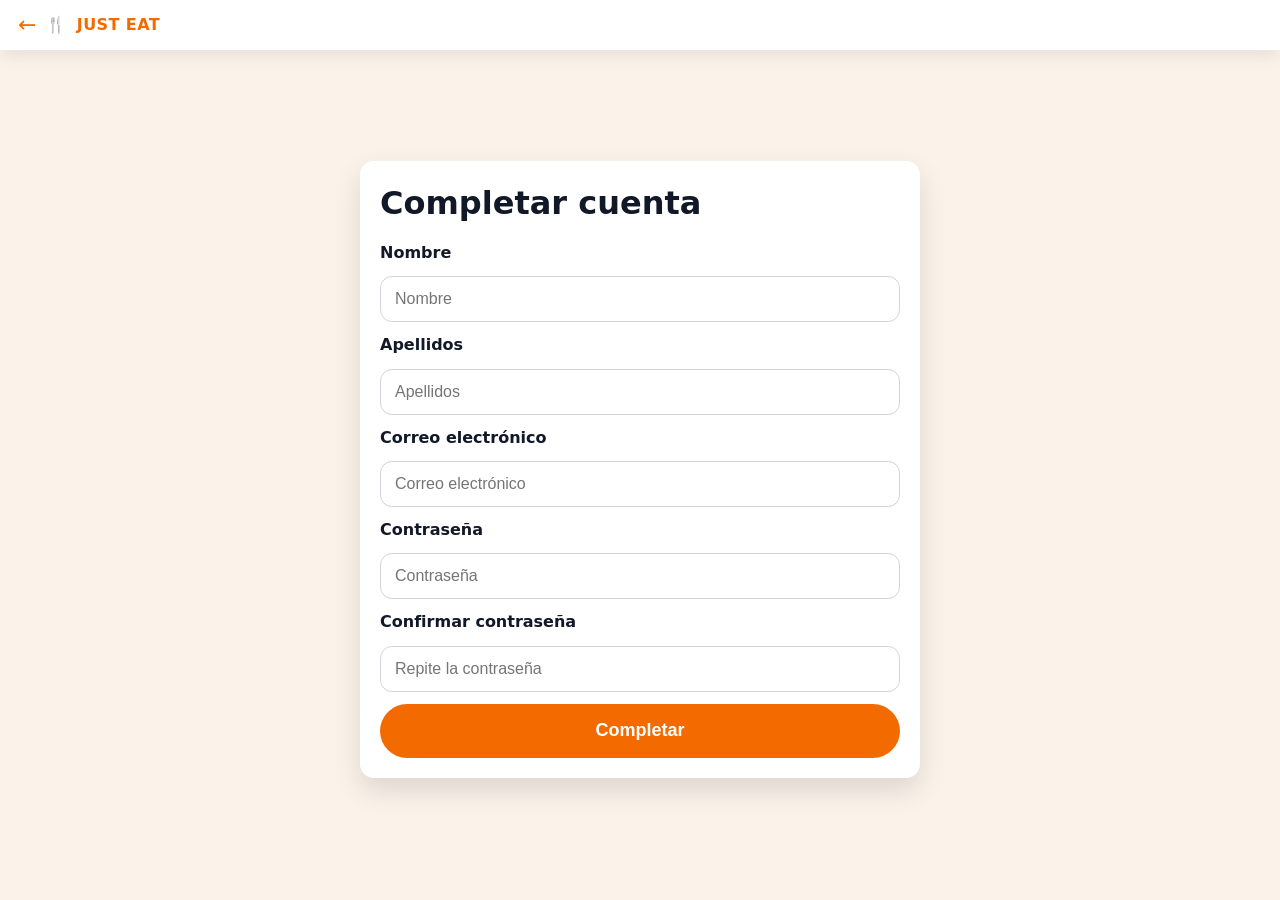
==== html/registroUsuario.html @ aee96943 "Primera version practica JustEat CUMe" ====
<!doctype html>
<html lang="es">
<head>
  <meta charset="utf-8" />
  <meta name="viewport" content="width=device-width, initial-scale=1" />
  <title>Iniciar sesión</title>
  <link rel="stylesheet" href="/css/registro.css" />
  <script src="/js/registro.js" defer></script>
</head>

<body>
  <header class="top">
    <a class="back" href="#" aria-label="Volver">←</a>
    <a class="brand" href="#" aria-label="Inicio">
      <span aria-hidden="true">🍴</span><strong>JUST EAT</strong>
    </a>
  </header>

  <main class="wrap">
    <section class="card" aria-label="Iniciar sesión">
      <h1>Completar cuenta</h1>

      <form action="#" method="post">

        <label for="nombre">Nombre</label>
        <input id="nombre" name="nombre" type="text" placeholder="Nombre" autocomplete="given-name" required>

        <label for="apellidos">Apellidos</label>
        <input id="apellidos" name="apellidos" type="text" placeholder="Apellidos" autocomplete="family-name" required>

        <label for="email">Correo electrónico</label>
        <input id="email" name="email" type="email" autocomplete="email" placeholder="Correo electrónico" required>

        <label for="pass">Contraseña</label>
        <input id="pass" name="password" type="password" autocomplete="new-password" placeholder="Contraseña" required minlength="8"
               pattern="^(?=.*[a-z])(?=.*[A-Z])(?=.*\d)(?=.*[^A-Za-z\d]).{8,}$"
               title="Mínimo 8 caracteres, con mayúscula, minúscula, número y símbolo">

        <label for="pass2">Confirmar contraseña</label>
        <input id="pass2" name="password2" type="password" placeholder="Repite la contraseña" autocomplete="new-password" required>
        
        <button class="boton" type="submit">Completar</button>

      </form>
    </section>
  </main>
</body>
</html>
---- css/registro.css ----
*{box-sizing:border-box}

body{
  margin:0;
  min-height:100vh;
  font:16px/1.4 system-ui,-apple-system,Segoe UI,Roboto,Arial,sans-serif;
  color:#111827;
  background:#fbf2ea;
}

/* Barra superior */
.top{
  background:#fff;
  padding:14px 18px;
  display:flex;
  align-items:center;
  gap:10px;
  box-shadow:0 6px 18px rgba(0,0,0,.08);
}
.back,.brand{
  color:#f36b00;
  text-decoration:none;
}
.back{font-size:22px; line-height:1}
.brand{
  display:flex;
  align-items:center;
  gap:10px;
  font-weight:800;
  letter-spacing:.4px;
}

/* Centrado */
.wrap{
  min-height:calc(100vh - 62px);
  display:grid;
  place-items:center;
  padding:24px 16px;
}

/* Tarjeta */
.card{
  width:min(560px,100%);
  background:#fff;
  border-radius:14px;
  padding:20px;
  box-shadow:0 12px 28px rgba(0,0,0,.12);
}
h1{margin:0 0 16px; font-size:32px}

/* Formulario */
form{display:grid; gap:12px}
label{font-weight:700}

input{
  width:100%;
  height:46px;
  padding:0 14px;
  border:1px solid #d1d5db;
  border-radius:12px;
  font-size:16px;
}
input:focus{
  outline:3px solid rgba(243,107,0,.25);
  border-color:rgba(243,107,0,.55);
}

/* Contraseña + ojo */
.pw{position:relative}
.pw input{padding-right:44px}
.eye{
  position:absolute;
  right:8px;
  top:50%;
  transform:translateY(-50%);
  width:34px;
  height:34px;
  border:0;
  background:transparent;
  cursor:pointer;
  color:#6b7280;
}

/* Botón */
.boton{
  height:54px;
  border:0;
  border-radius:999px;
  background:#f36b00;
  color:#fff;
  font-weight:800;
  font-size:18px;
  cursor:pointer;
}
.btn:hover{filter:brightness(.95)}
.btn:focus{outline:3px solid rgba(243,107,0,.25)}

/* Textos y enlaces */
.center{margin:0; text-align:center}
.muted{color:#6b7280}
a{color:inherit}
.accent{color:#f36b00; font-weight:800}

hr{
  border:0;
  height:1px;
  background:#e5e7eb;
  margin:6px 0;
}
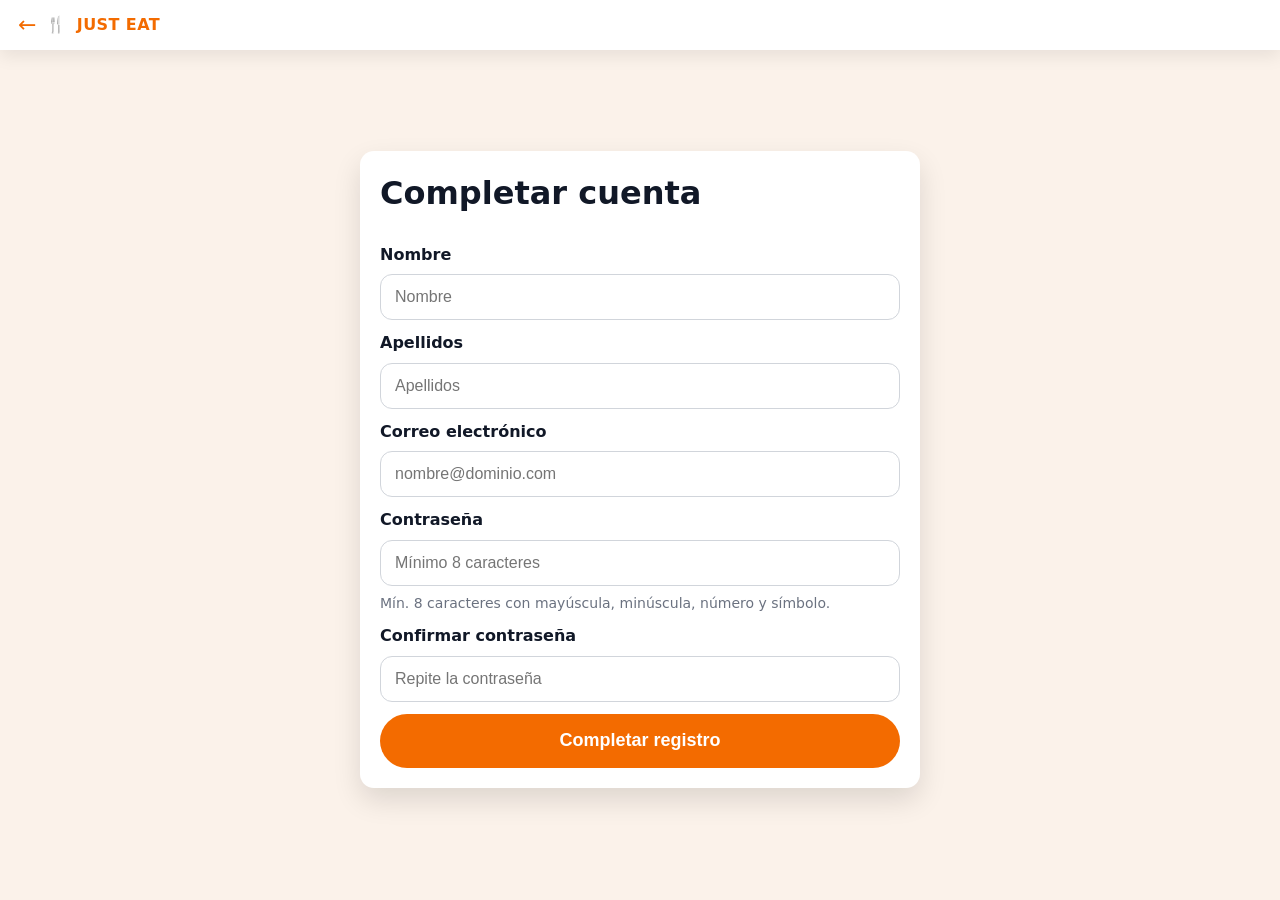
==== commit 0d58fc67: "Validacion JS en registro.css y estilos independientes" ====
--- a/html/registroUsuario.html
+++ b/html/registroUsuario.html
@@ -1,48 +1,111 @@
 <!doctype html>
 <html lang="es">
 <head>
-  <meta charset="utf-8" />
-  <meta name="viewport" content="width=device-width, initial-scale=1" />
-  <title>Iniciar sesión</title>
-  <link rel="stylesheet" href="/css/registro.css" />
-  <script src="/js/registro.js" defer></script>
+  <meta charset="utf-8">
+  <meta name="viewport" content="width=device-width, initial-scale=1">
+  <title>Registro de usuario</title>
+
+  <!-- CSS propio de registro -->
+  <link rel="stylesheet" href="../css/registro.css">
 </head>
 
 <body>
+
   <header class="top">
-    <a class="back" href="#" aria-label="Volver">←</a>
-    <a class="brand" href="#" aria-label="Inicio">
+    <a class="back" href="IniSesion.html" aria-label="Volver">←</a>
+    <a class="brand" href="index.html" aria-label="Inicio">
       <span aria-hidden="true">🍴</span><strong>JUST EAT</strong>
     </a>
   </header>
 
   <main class="wrap">
-    <section class="card" aria-label="Iniciar sesión">
+    <section class="card" aria-label="Registro de usuario">
+
       <h1>Completar cuenta</h1>
 
-      <form action="#" method="post">
+      <!-- Mensajes generales del formulario (los pinta el JS) -->
+      <div id="formMessages" class="messages" aria-live="polite"></div>
 
-        <label for="nombre">Nombre</label>
-        <input id="nombre" name="nombre" type="text" placeholder="Nombre" autocomplete="given-name" required>
+      <form id="registerForm" action="#" method="post" novalidate>
 
-        <label for="apellidos">Apellidos</label>
-        <input id="apellidos" name="apellidos" type="text" placeholder="Apellidos" autocomplete="family-name" required>
+        <!-- Nombre -->
+        <div class="field">
+          <label for="nombre">Nombre</label>
+          <input id="nombre"
+                 name="nombre"
+                 type="text"
+                 placeholder="Nombre"
+                 autocomplete="given-name"
+                 required
+                 maxlength="60">
+        </div>
 
-        <label for="email">Correo electrónico</label>
-        <input id="email" name="email" type="email" autocomplete="email" placeholder="Correo electrónico" required>
+        <!-- Apellidos -->
+        <div class="field">
+          <label for="apellidos">Apellidos</label>
+          <input id="apellidos"
+                 name="apellidos"
+                 type="text"
+                 placeholder="Apellidos"
+                 autocomplete="family-name"
+                 required
+                 maxlength="80">
+        </div>
 
-        <label for="pass">Contraseña</label>
-        <input id="pass" name="password" type="password" autocomplete="new-password" placeholder="Contraseña" required minlength="8"
-               pattern="^(?=.*[a-z])(?=.*[A-Z])(?=.*\d)(?=.*[^A-Za-z\d]).{8,}$"
-               title="Mínimo 8 caracteres, con mayúscula, minúscula, número y símbolo">
+        <!-- Email -->
+        <div class="field">
+          <label for="email">Correo electrónico</label>
+          <input id="email"
+                 name="email"
+                 type="email"
+                 placeholder="nombre@dominio.com"
+                 autocomplete="email"
+                 inputmode="email"
+                 required
+                 maxlength="120">
+        </div>
 
-        <label for="pass2">Confirmar contraseña</label>
-        <input id="pass2" name="password2" type="password" placeholder="Repite la contraseña" autocomplete="new-password" required>
-        
-        <button class="boton" type="submit">Completar</button>
+        <!-- Contraseña -->
+        <div class="field">
+          <label for="pass">Contraseña</label>
+          <input id="pass"
+                 name="password"
+                 type="password"
+                 placeholder="Mínimo 8 caracteres"
+                 autocomplete="new-password"
+                 required
+                 minlength="8"
+                 maxlength="64">
+          <p class="hint">
+            Mín. 8 caracteres con mayúscula, minúscula, número y símbolo.
+          </p>
+        </div>
+
+        <!-- Confirmar contraseña -->
+        <div class="field">
+          <label for="pass2">Confirmar contraseña</label>
+          <input id="pass2"
+                 name="password2"
+                 type="password"
+                 placeholder="Repite la contraseña"
+                 autocomplete="new-password"
+                 required
+                 minlength="8"
+                 maxlength="64">
+        </div>
+
+        <!-- Botón -->
+        <button class="btn btn--primary" type="submit">
+          Completar registro
+        </button>
 
       </form>
+
     </section>
   </main>
+
+  <!-- JS propio de registro -->
+  <script src="../js/registro.js" defer></script>
+
 </body>
 </html>
--- a/css/registro.css
+++ b/css/registro.css
@@ -108,3 +108,91 @@
   margin:6px 0;
 }
 
+/* ====== Soporte visual para validaciones JS (mensajes + errores) ====== */
+
+/* Contenedor de mensajes generales */
+.messages{
+  width:min(560px,100%);
+  margin:0 0 12px;
+  display:grid;
+  gap:10px;
+}
+
+/* Mensaje */
+.msg{
+  padding:12px 14px;
+  border-radius:12px;
+  font-weight:700;
+}
+
+/* Error / OK */
+.msg--error{
+  background:#fee2e2;
+  border:1px solid #fecaca;
+  color:#991b1b;
+}
+.msg--ok{
+  background:#dcfce7;
+  border:1px solid #bbf7d0;
+  color:#166534;
+}
+
+/* Cada campo del formulario */
+.field{
+  display:grid;
+  gap:8px;
+}
+
+/* Error por campo (lo inserta el JS debajo del input) */
+.field-error{
+  margin:0;
+  font-size:14px;
+  font-weight:700;
+  color:#b91c1c;
+}
+
+/* Input inválido (el JS añade .is-invalid) */
+.is-invalid{
+  border-color:#ef4444 !important;
+}
+.is-invalid:focus{
+  outline:3px solid rgba(239,68,68,.22) !important;
+  border-color:#ef4444 !important;
+}
+
+/* Hint opcional bajo contraseña */
+.hint{
+  margin:0;
+  font-size:14px;
+  color:#6b7280;
+}
+
+/* Botón estilo login (por si tu HTML usa .btn) */
+.btn{
+  height:54px;
+  border:0;
+  border-radius:999px;
+  font-weight:800;
+  font-size:18px;
+  cursor:pointer;
+}
+.btn--primary{
+  background:#f36b00;
+  color:#fff;
+}
+.btn:hover{filter:brightness(.95)}
+.btn:focus{outline:3px solid rgba(243,107,0,.25)}
+
+/* Si tu botón se llama .boton (como en login antiguo), lo hacemos equivalente */
+.boton{
+  height:54px;
+  border:0;
+  border-radius:999px;
+  background:#f36b00;
+  color:#fff;
+  font-weight:800;
+  font-size:18px;
+  cursor:pointer;
+}
+.boton:hover{filter:brightness(.95)}
+.boton:focus{outline:3px solid rgba(243,107,0,.25)}
